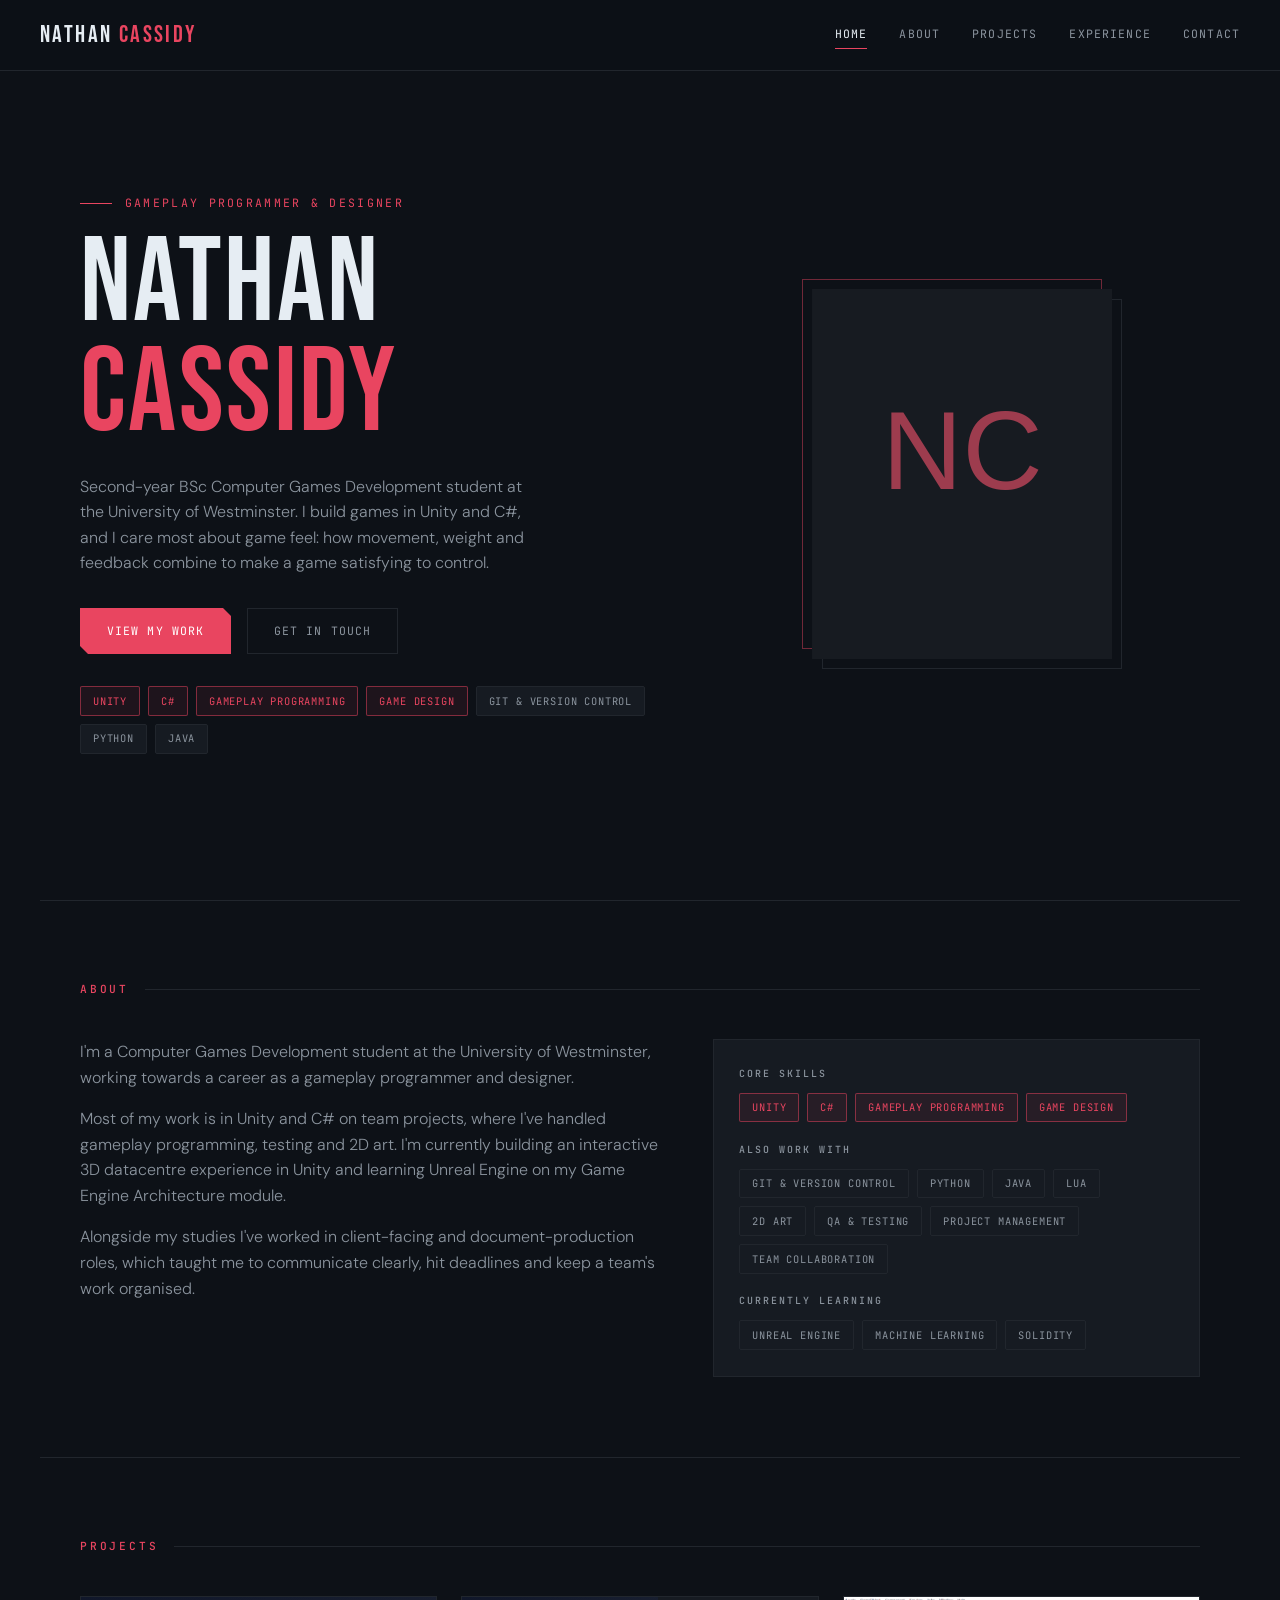
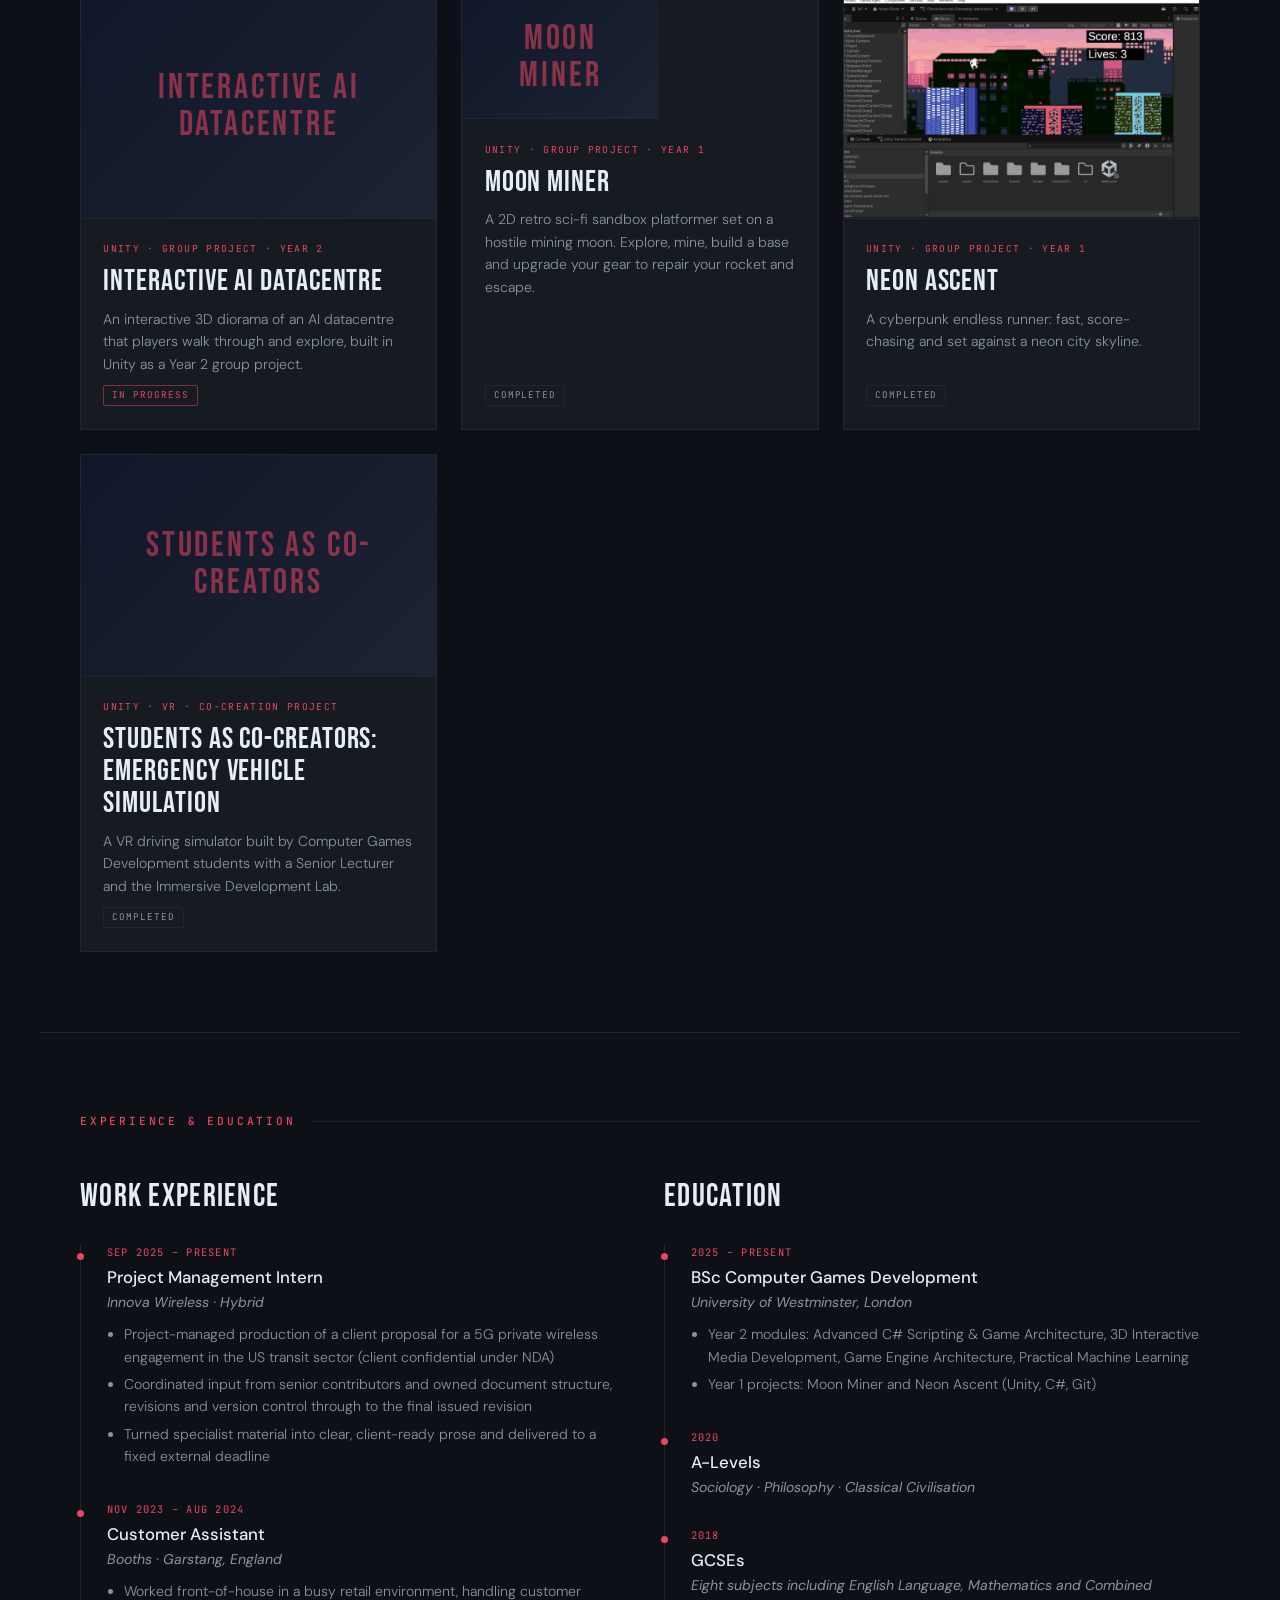
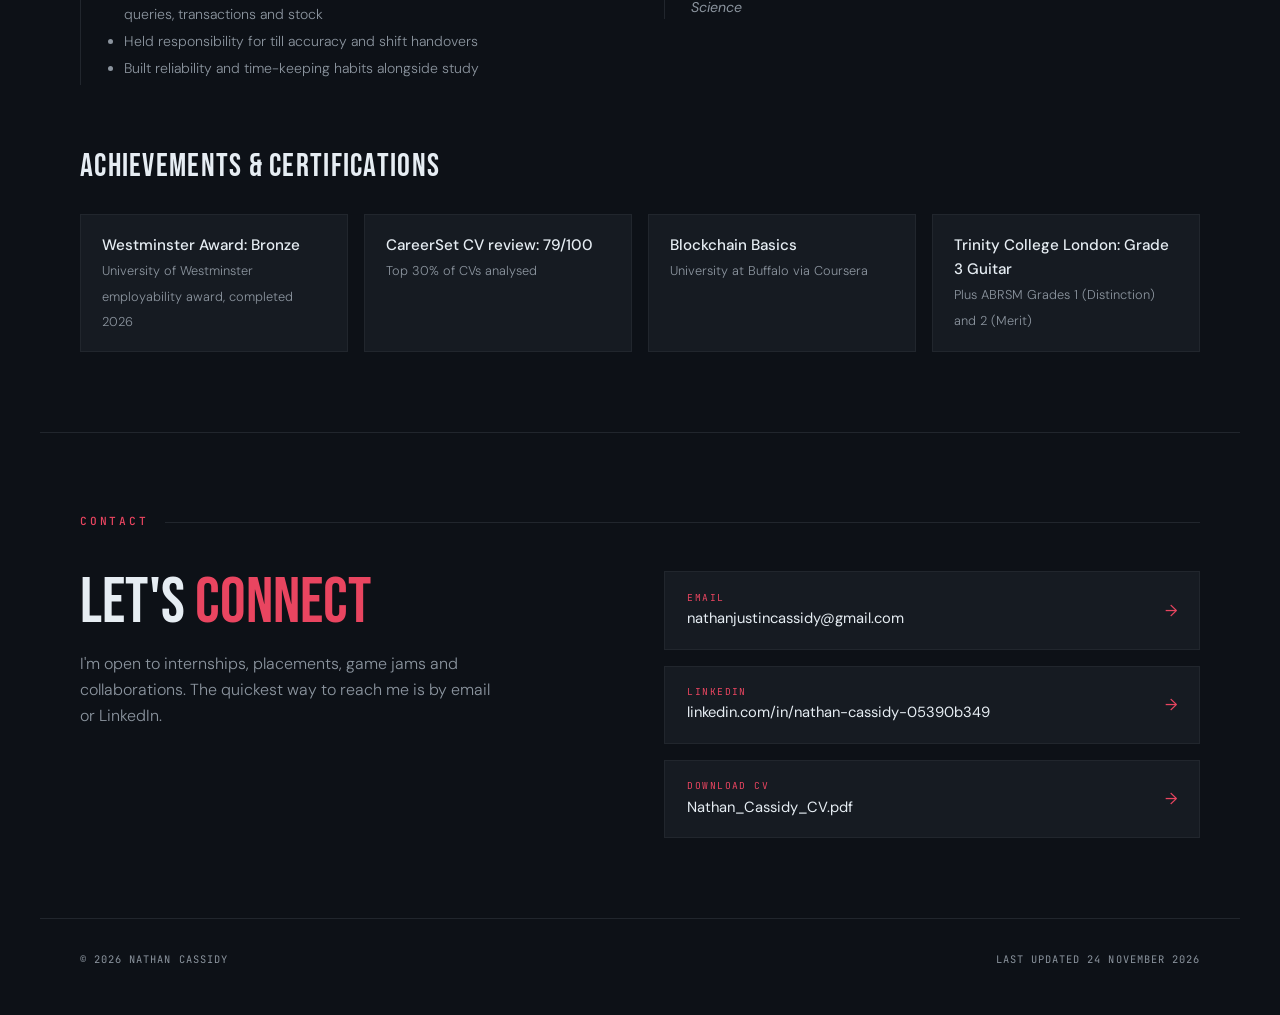
==== index.html @ 75d8aa2c "Initial portfolio site Co-Authored-By: Claude Sonnet 5.5 <noreply@anthropic.com> Claude-Session: htt" ====
<!DOCTYPE html>
<html lang="en">
<head>
  <meta charset="UTF-8">
  <meta name="viewport" content="width=device-width, initial-scale=1">
  <title>Nathan Cassidy | Gameplay Programmer & Designer</title>
  <meta name="description" content="Portfolio of Nathan Cassidy, a Computer Games Development student at the University of Westminster focused on gameplay programming and design in Unity and C#.">
  <meta name="theme-color" content="#0d1117">
  <link rel="preconnect" href="https://fonts.googleapis.com">
  <link rel="preconnect" href="https://fonts.gstatic.com" crossorigin>
  <link href="https://fonts.googleapis.com/css2?family=Bebas+Neue&family=DM+Sans:wght@300;400;500&family=JetBrains+Mono:wght@400;500&display=swap" rel="stylesheet">
  <link rel="stylesheet" href="css/style.css">
</head>
<body>

  <header class="nav" id="nav">
    <a href="#home" class="nav-logo" id="navLogo">Nathan <span>Cassidy</span></a>
    <button class="nav-toggle" id="navToggle" aria-label="Toggle menu" aria-expanded="false">
      <span></span><span></span><span></span>
    </button>
    <nav class="nav-links" id="navLinks">
      <a href="#home">Home</a>
      <a href="#about">About</a>
      <a href="#projects">Projects</a>
      <a href="#experience">Experience</a>
      <a href="#contact">Contact</a>
    </nav>
  </header>

  <main>
    <!-- HOME -->
    <section class="hero" id="home">
      <div class="hero-text">
        <p class="eyebrow" id="heroRole"></p>
        <h1 class="hero-name"><span id="heroFirst"></span><span class="accent" id="heroLast"></span></h1>
        <p class="hero-intro" id="heroIntro"></p>
        <div class="cta">
          <a href="#projects" class="btn btn-primary">View my work</a>
          <a href="#contact" class="btn btn-outline">Get in touch</a>
        </div>
        <div class="chips" id="heroSkills" aria-label="Core skills"></div>
      </div>
      <div class="hero-photo">
        <div class="photo-frame">
          <img id="heroPhoto" alt="Portrait of Nathan Cassidy">
        </div>
      </div>
    </section>

    <!-- ABOUT -->
    <section class="section" id="about">
      <h2 class="section-label">About</h2>
      <div class="about-grid">
        <div class="about-text" id="aboutText"></div>
        <div class="skills-panel">
          <h3>Core skills</h3>
          <div class="chips" id="skillsPrimary"></div>
          <h3>Also work with</h3>
          <div class="chips" id="skillsSecondary"></div>
          <h3>Currently learning</h3>
          <div class="chips" id="skillsLearning"></div>
        </div>
      </div>
    </section>

    <!-- PROJECTS -->
    <section class="section" id="projects">
      <h2 class="section-label">Projects</h2>
      <div class="project-grid" id="projectGrid"></div>
    </section>

    <!-- EXPERIENCE -->
    <section class="section" id="experience">
      <h2 class="section-label">Experience &amp; Education</h2>
      <div class="two-col">
        <div>
          <h3 class="col-title">Work experience</h3>
          <div class="timeline" id="expList"></div>
        </div>
        <div>
          <h3 class="col-title">Education</h3>
          <div class="timeline" id="eduList"></div>
        </div>
      </div>
      <h3 class="col-title achievements-title">Achievements &amp; certifications</h3>
      <div class="achievements" id="achList"></div>
    </section>

    <!-- CONTACT -->
    <section class="section" id="contact">
      <h2 class="section-label">Contact</h2>
      <div class="contact">
        <div>
          <h3 class="contact-head">Let's <span class="accent">connect</span></h3>
          <p class="contact-copy">I'm open to internships, placements, game jams and collaborations. The quickest way to reach me is by email or LinkedIn.</p>
        </div>
        <div class="contact-cards" id="contactCards"></div>
      </div>
    </section>
  </main>

  <footer class="footer">
    <span id="footerName"></span>
    <span id="footerUpdated"></span>
  </footer>

  <!-- Project detail dialog -->
  <dialog class="modal" id="projectModal">
    <button class="modal-close" id="modalClose" aria-label="Close">&times;</button>
    <div id="modalBody"></div>
  </dialog>

  <script src="js/data.js"></script>
  <script src="js/main.js"></script>
</body>
</html>
---- css/style.css ----
:root {
  --bg: #0d1117;
  --bg2: #161b22;
  --bg3: #1c2333;
  --red: #e94560;
  --red-dim: #a32f44;
  --text: #e6edf3;
  --muted: #8b949e;
  --border: #21262d;
  --display: 'Bebas Neue', Impact, sans-serif;
  --body: 'DM Sans', system-ui, sans-serif;
  --mono: 'JetBrains Mono', ui-monospace, monospace;
}

*, *::before, *::after { box-sizing: border-box; margin: 0; padding: 0; }
html { scroll-behavior: smooth; scroll-padding-top: 72px; }
body { background: var(--bg); color: var(--text); font-family: var(--body); line-height: 1.6; overflow-x: hidden; }
a { color: inherit; }
img { max-width: 100%; display: block; }
.accent { color: var(--red); }

/* Nav */
.nav { position: fixed; inset: 0 0 auto 0; z-index: 50; display: flex; justify-content: space-between; align-items: center; padding: 1rem 2.5rem; background: rgba(13,17,23,.88); backdrop-filter: blur(12px); border-bottom: 1px solid var(--border); }
.nav-logo { font-family: var(--display); font-size: 1.5rem; letter-spacing: .1em; text-decoration: none; }
.nav-logo span { color: var(--red); }
.nav-links { display: flex; gap: 2rem; }
.nav-links a { font-family: var(--mono); font-size: .72rem; letter-spacing: .1em; text-transform: uppercase; text-decoration: none; color: var(--muted); padding: .25rem 0; border-bottom: 1px solid transparent; transition: color .2s, border-color .2s; }
.nav-links a:hover, .nav-links a.active { color: var(--text); border-color: var(--red); }
.nav-toggle { display: none; background: none; border: 0; cursor: pointer; padding: .5rem; }
.nav-toggle span { display: block; width: 22px; height: 2px; background: var(--text); margin: 4px 0; }

/* Hero */
.hero { min-height: 100vh; display: grid; grid-template-columns: 1.1fr .9fr; align-items: center; gap: 4rem; padding: 7rem 2.5rem 4rem; max-width: 1200px; margin: 0 auto; }
.eyebrow { font-family: var(--mono); font-size: .72rem; letter-spacing: .2em; text-transform: uppercase; color: var(--red); display: flex; align-items: center; gap: .8rem; margin-bottom: 1rem; }
.eyebrow::before { content: ''; width: 2rem; height: 1px; background: var(--red); }
.hero-name { font-family: var(--display); font-weight: 400; font-size: clamp(4rem, 10vw, 7.5rem); line-height: .92; letter-spacing: .02em; margin-bottom: 1.5rem; }
.hero-name span { display: block; }
.hero-intro { color: var(--muted); font-weight: 300; max-width: 460px; margin-bottom: 2rem; }
.cta { display: flex; flex-wrap: wrap; gap: 1rem; margin-bottom: 2rem; }
.btn { display: inline-block; font-family: var(--mono); font-size: .72rem; letter-spacing: .1em; text-transform: uppercase; text-decoration: none; padding: .8rem 1.6rem; cursor: pointer; border: 1px solid transparent; transition: transform .2s, background .2s, border-color .2s, color .2s; }
.btn:hover { transform: translateY(-2px); }
.btn-primary { background: var(--red); color: #fff; clip-path: polygon(0 0, calc(100% - 8px) 0, 100% 8px, 100% 100%, 8px 100%, 0 calc(100% - 8px)); }
.btn-primary:hover { background: var(--red-dim); }
.btn-outline { color: var(--muted); border-color: var(--border); }
.btn-outline:hover { color: var(--text); border-color: var(--muted); }

.chips { display: flex; flex-wrap: wrap; gap: .5rem; }
.chip { font-family: var(--mono); font-size: .65rem; letter-spacing: .08em; text-transform: uppercase; padding: .35rem .75rem; border: 1px solid var(--border); border-radius: 2px; color: var(--muted); background: var(--bg2); }
.chip.hot { border-color: rgba(233,69,96,.5); color: var(--red); background: rgba(233,69,96,.08); }

.hero-photo { display: flex; justify-content: center; }
.photo-frame { position: relative; width: min(300px, 70vw); aspect-ratio: 13 / 16; }
.photo-frame::before, .photo-frame::after { content: ''; position: absolute; inset: 0; border: 1px solid; pointer-events: none; }
.photo-frame::before { transform: translate(-10px, -10px); border-color: rgba(233,69,96,.45); }
.photo-frame::after { transform: translate(10px, 10px); border-color: var(--border); }
.photo-frame img { position: relative; z-index: 1; width: 100%; height: 100%; object-fit: cover; background: var(--bg2); filter: grayscale(15%); }

/* Sections */
.section { max-width: 1200px; margin: 0 auto; padding: 5rem 2.5rem; border-top: 1px solid var(--border); }
.section-label { font-family: var(--mono); font-weight: 500; font-size: .7rem; letter-spacing: .25em; text-transform: uppercase; color: var(--red); display: flex; align-items: center; gap: 1rem; margin-bottom: 2.5rem; }
.section-label::after { content: ''; flex: 1; height: 1px; background: var(--border); }

.about-grid { display: grid; grid-template-columns: 1.2fr 1fr; gap: 3rem; }
.about-text p { color: var(--muted); font-weight: 300; margin-bottom: 1rem; }
.skills-panel { background: var(--bg2); border: 1px solid var(--border); padding: 1.6rem; }
.skills-panel h3 { font-family: var(--mono); font-weight: 500; font-size: .62rem; letter-spacing: .2em; text-transform: uppercase; color: var(--muted); margin: 1.2rem 0 .7rem; }
.skills-panel h3:first-child { margin-top: 0; }

/* Projects */
.project-grid { display: grid; grid-template-columns: repeat(auto-fill, minmax(300px, 1fr)); gap: 1.5rem; }
.card { background: var(--bg2); border: 1px solid var(--border); display: flex; flex-direction: column; cursor: pointer; text-align: left; color: inherit; font: inherit; padding: 0; transition: border-color .25s, transform .2s; }
.card:hover, .card:focus-visible { border-color: var(--red); transform: translateY(-3px); outline: none; }
.card-media { aspect-ratio: 16 / 10; background: linear-gradient(135deg, #10172a, #1c2333); display: flex; align-items: center; justify-content: center; overflow: hidden; border-bottom: 1px solid var(--border); }
.card-media img { width: 100%; height: 100%; object-fit: cover; }
.card-media .ph { font-family: var(--display); font-size: 2.2rem; letter-spacing: .08em; color: rgba(233,69,96,.55); padding: 1rem; text-align: center; line-height: 1.05; }
.card-body { padding: 1.4rem; display: flex; flex-direction: column; gap: .6rem; flex: 1; }
.card-meta { font-family: var(--mono); font-size: .6rem; letter-spacing: .14em; text-transform: uppercase; color: var(--red); }
.card-title { font-family: var(--display); font-weight: 400; font-size: 1.9rem; line-height: 1.05; letter-spacing: .03em; }
.card-sum { color: var(--muted); font-size: .88rem; font-weight: 300; flex: 1; }
.status { display: inline-block; font-family: var(--mono); font-size: .58rem; letter-spacing: .1em; text-transform: uppercase; padding: .15rem .5rem; border: 1px solid var(--border); color: var(--muted); border-radius: 2px; align-self: flex-start; }
.status.live { border-color: rgba(233,69,96,.5); color: var(--red); }

/* Timeline */
.two-col { display: grid; grid-template-columns: 1fr 1fr; gap: 3rem; }
.col-title { font-family: var(--display); font-weight: 400; font-size: 2rem; letter-spacing: .04em; margin-bottom: 1.4rem; }
.timeline { border-left: 1px solid var(--border); padding-left: 1.6rem; display: flex; flex-direction: column; gap: 1.8rem; }
.tl-item { position: relative; }
.tl-item::before { content: ''; position: absolute; left: calc(-1.6rem - 4px); top: .55rem; width: 7px; height: 7px; background: var(--red); border-radius: 50%; }
.tl-dates { font-family: var(--mono); font-size: .65rem; letter-spacing: .12em; text-transform: uppercase; color: var(--red); }
.tl-title { font-weight: 500; font-size: 1.05rem; margin-top: .2rem; }
.tl-org { color: var(--muted); font-size: .88rem; font-style: italic; }
.tl-item ul { margin-top: .6rem; padding-left: 1.1rem; color: var(--muted); font-weight: 300; font-size: .88rem; }
.tl-item li { margin-bottom: .3rem; }
.achievements-title { margin-top: 3.5rem; }
.achievements { display: grid; grid-template-columns: repeat(auto-fill, minmax(250px, 1fr)); gap: 1rem; }
.ach { background: var(--bg2); border: 1px solid var(--border); padding: 1.1rem 1.3rem; text-decoration: none; display: block; transition: border-color .2s; }
a.ach:hover { border-color: var(--red); }
.ach strong { display: block; font-weight: 500; font-size: .95rem; }
.ach span { color: var(--muted); font-size: .8rem; font-weight: 300; }

/* Contact */
.contact { display: grid; grid-template-columns: 1fr 1fr; gap: 3rem; align-items: start; }
.contact-head { font-family: var(--display); font-weight: 400; font-size: clamp(2.8rem, 6vw, 4rem); line-height: 1; margin-bottom: 1rem; }
.contact-copy { color: var(--muted); font-weight: 300; max-width: 420px; }
.contact-cards { display: flex; flex-direction: column; gap: 1rem; }
.c-card { display: flex; justify-content: space-between; align-items: center; gap: 1rem; background: var(--bg2); border: 1px solid var(--border); padding: 1.1rem 1.4rem; text-decoration: none; transition: border-color .2s, transform .2s; }
.c-card:hover { border-color: var(--red); transform: translateX(4px); }
.c-label { font-family: var(--mono); font-size: .6rem; letter-spacing: .15em; text-transform: uppercase; color: var(--red); display: block; }
.c-value { font-size: .92rem; word-break: break-all; }

.footer { display: flex; justify-content: space-between; flex-wrap: wrap; gap: .5rem; max-width: 1200px; margin: 0 auto; padding: 2rem 2.5rem 3rem; border-top: 1px solid var(--border); font-family: var(--mono); font-size: .65rem; letter-spacing: .1em; text-transform: uppercase; color: var(--muted); }

/* Modal */
.modal { background: var(--bg2); color: var(--text); border: 1px solid var(--red); width: min(760px, calc(100vw - 2rem)); max-height: calc(100vh - 3rem); overflow-y: auto; padding: 0; margin: auto; }
.modal::backdrop { background: rgba(0,0,0,.72); }
.modal-close { position: absolute; top: .6rem; right: .9rem; z-index: 2; background: rgba(13,17,23,.8); border: 1px solid var(--border); color: var(--text); width: 2.2rem; height: 2.2rem; font-size: 1.4rem; cursor: pointer; line-height: 1; }
.modal-close:hover { border-color: var(--red); color: var(--red); }
.m-media { width: 100%; max-height: 360px; object-fit: cover; border-bottom: 1px solid var(--border); }
.m-body { padding: 2rem; }
.m-body h3 { font-family: var(--display); font-weight: 400; font-size: 2.6rem; line-height: 1; margin: .4rem 0 1rem; }
.m-body p { color: var(--muted); font-weight: 300; margin-bottom: .9rem; }
.m-body h4 { font-family: var(--mono); font-weight: 500; font-size: .65rem; letter-spacing: .2em; text-transform: uppercase; color: var(--red); margin: 1.4rem 0 .6rem; }
.m-body ul { padding-left: 1.1rem; color: var(--muted); font-weight: 300; }
.m-body li { margin-bottom: .3rem; }
.m-links { display: flex; flex-wrap: wrap; gap: .8rem; margin-top: 1.4rem; }

/* Reveal */
.reveal { opacity: 0; transform: translateY(18px); transition: opacity .6s ease, transform .6s ease; }
.reveal.in { opacity: 1; transform: none; }
@media (prefers-reduced-motion: reduce) {
  html { scroll-behavior: auto; }
  .reveal { opacity: 1; transform: none; transition: none; }
  * { transition: none !important; }
}

/* Responsive */
@media (max-width: 860px) {
  .nav { padding: .9rem 1.2rem; }
  .nav-toggle { display: block; }
  .nav-links { position: absolute; top: 100%; left: 0; right: 0; flex-direction: column; gap: 0; background: var(--bg); border-bottom: 1px solid var(--border); max-height: 0; overflow: hidden; transition: max-height .3s; }
  .nav-links.open { max-height: 320px; }
  .nav-links a { padding: 1rem 1.2rem; border-bottom: 1px solid var(--border); }
  .hero, .about-grid, .two-col, .contact { grid-template-columns: 1fr; }
  .hero { padding: 6rem 1.2rem 3rem; gap: 3rem; min-height: auto; }
  .hero-photo { order: -1; }
  .section { padding: 3.5rem 1.2rem; }
  .footer { padding: 1.5rem 1.2rem 2.5rem; }
}
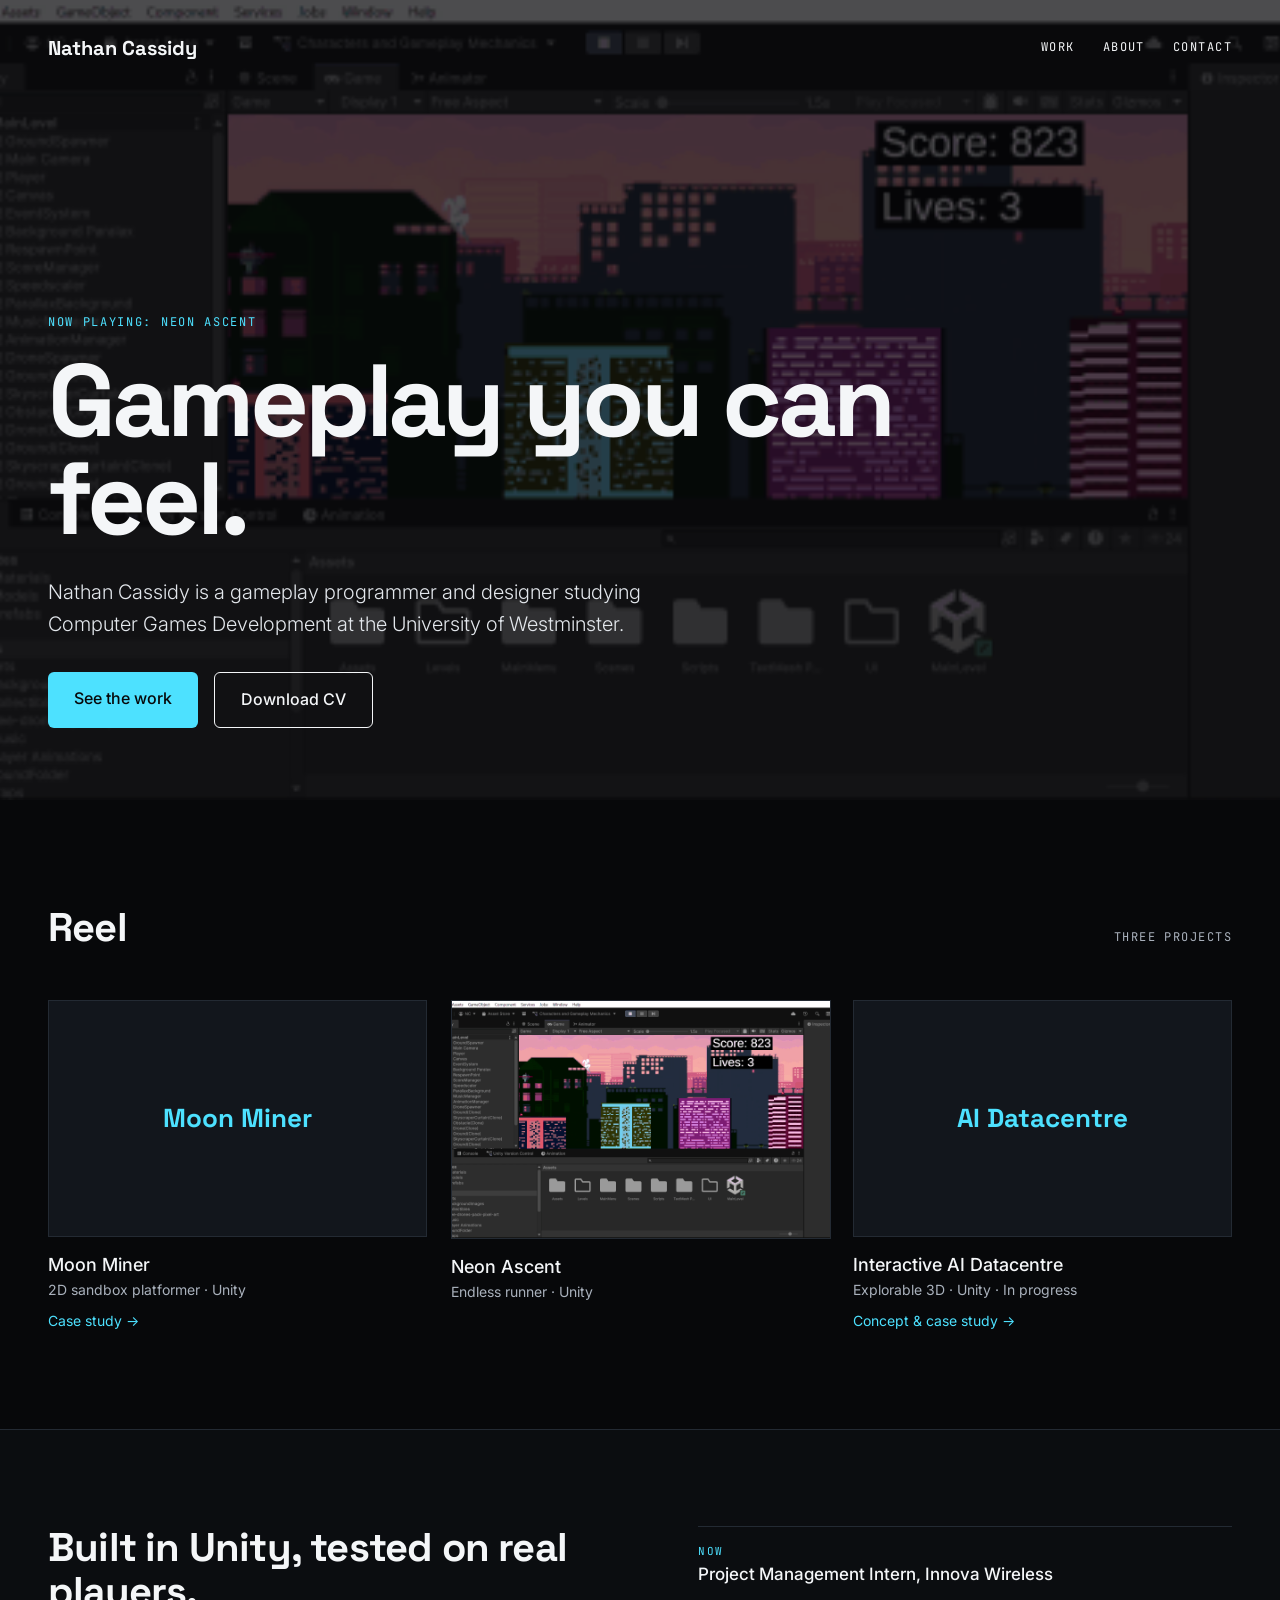
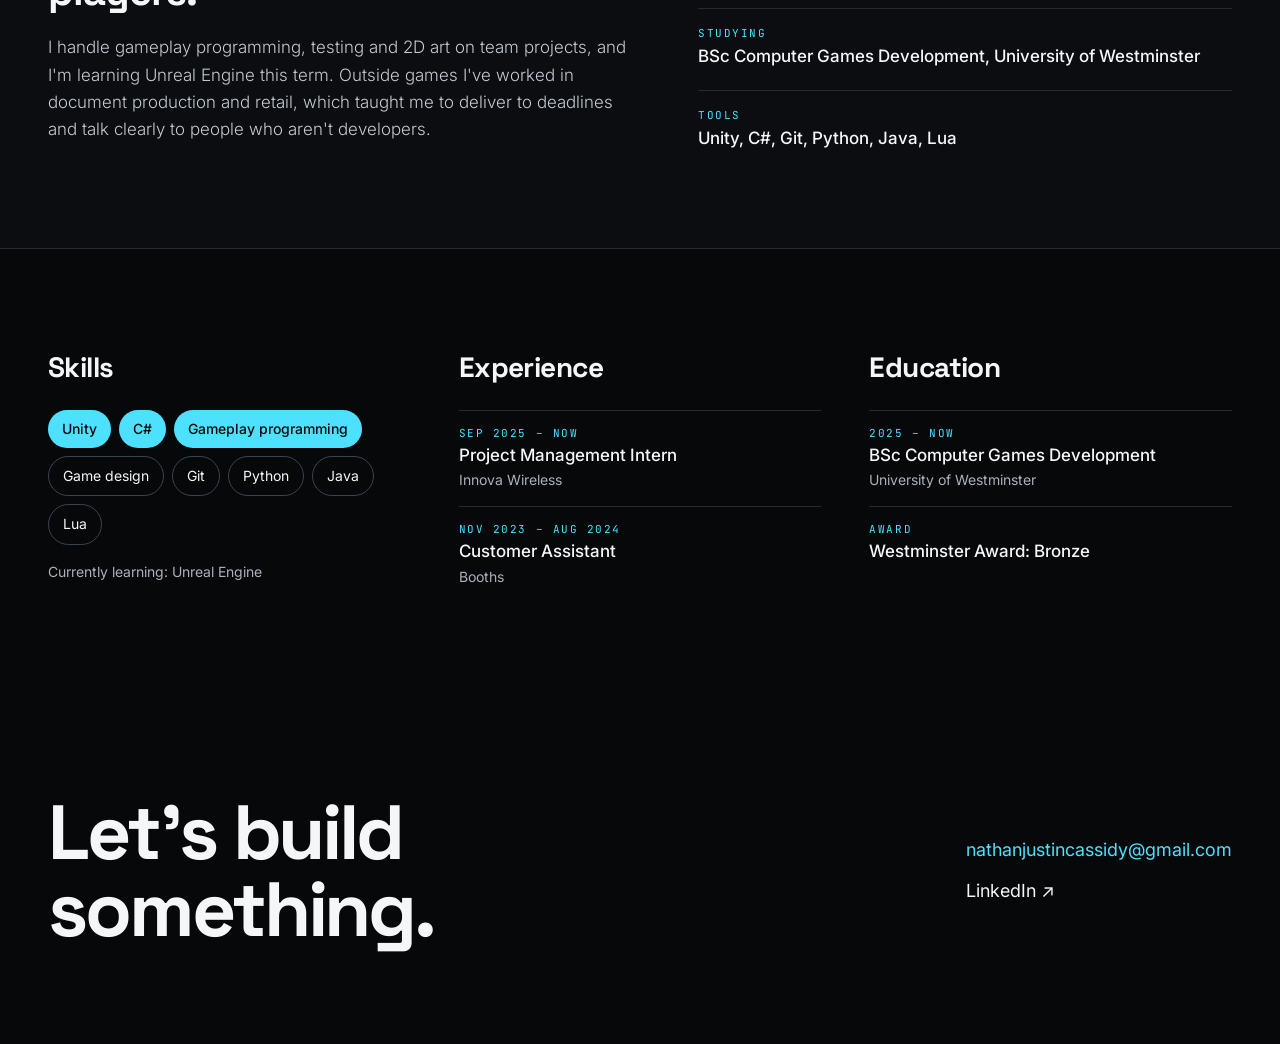
==== commit a07c1183: "Redesign portfolio with Showreel layout and project case studies Co-Authored-By: Claude Sonnet 5.5 <" ====
--- a/index.html
+++ b/index.html
@@ -1,116 +1,152 @@
-<!DOCTYPE html>
+<!doctype html>
 <html lang="en">
 <head>
-  <meta charset="UTF-8">
-  <meta name="viewport" content="width=device-width, initial-scale=1">
-  <title>Nathan Cassidy | Gameplay Programmer & Designer</title>
-  <meta name="description" content="Portfolio of Nathan Cassidy, a Computer Games Development student at the University of Westminster focused on gameplay programming and design in Unity and C#.">
-  <meta name="theme-color" content="#0d1117">
-  <link rel="preconnect" href="https://fonts.googleapis.com">
-  <link rel="preconnect" href="https://fonts.gstatic.com" crossorigin>
-  <link href="https://fonts.googleapis.com/css2?family=Bebas+Neue&family=DM+Sans:wght@300;400;500&family=JetBrains+Mono:wght@400;500&display=swap" rel="stylesheet">
-  <link rel="stylesheet" href="css/style.css">
+<meta charset="utf-8">
+<meta name="viewport" content="width=device-width,initial-scale=1">
+<title>Concept C: Showreel</title>
+
+<link rel="preconnect" href="https://fonts.googleapis.com">
+<link href="https://fonts.googleapis.com/css2?family=Space+Grotesk:wght@500;700&family=Inter:wght@300;400;500&family=JetBrains+Mono:wght@400;500&display=swap" rel="stylesheet">
+<style>
+body{margin:0;background:#07080A}
+a{color:inherit;text-decoration:none}a:hover{color:#FFFFFF}
+</style>
+
+<style>html{scroll-behavior:smooth}</style>
 </head>
 <body>
 
-  <header class="nav" id="nav">
-    <a href="#home" class="nav-logo" id="navLogo">Nathan <span>Cassidy</span></a>
-    <button class="nav-toggle" id="navToggle" aria-label="Toggle menu" aria-expanded="false">
-      <span></span><span></span><span></span>
-    </button>
-    <nav class="nav-links" id="navLinks">
-      <a href="#home">Home</a>
-      <a href="#about">About</a>
-      <a href="#projects">Projects</a>
-      <a href="#experience">Experience</a>
-      <a href="#contact">Contact</a>
-    </nav>
-  </header>
+<div style="--accent: #4DE1FF; background:#07080A; color:#F4F6F8; font-family:'Inter',system-ui,sans-serif; line-height:1.6; min-height:100%;">
 
-  <main>
-    <!-- HOME -->
-    <section class="hero" id="home">
-      <div class="hero-text">
-        <p class="eyebrow" id="heroRole"></p>
-        <h1 class="hero-name"><span id="heroFirst"></span><span class="accent" id="heroLast"></span></h1>
-        <p class="hero-intro" id="heroIntro"></p>
-        <div class="cta">
-          <a href="#projects" class="btn btn-primary">View my work</a>
-          <a href="#contact" class="btn btn-outline">Get in touch</a>
-        </div>
-        <div class="chips" id="heroSkills" aria-label="Core skills"></div>
-      </div>
-      <div class="hero-photo">
-        <div class="photo-frame">
-          <img id="heroPhoto" alt="Portrait of Nathan Cassidy">
+  <!-- Full-bleed reel hero -->
+  <section style="position:relative; height:800px; overflow:hidden;">
+    <img src="assets/neon-ascent.gif" alt="Neon Ascent gameplay: a runner crossing neon city rooftops" style="position:absolute; inset:0; width:100%; height:100%; object-fit:cover; display:block;">
+    <div style="position:absolute; inset:0; background:rgba(7,8,10,0.72);"></div>
+    <div style="position:relative; z-index:1; height:100%; max-width:1280px; margin:0 auto; padding:0 48px; box-sizing:border-box; display:flex; flex-direction:column; justify-content:space-between;">
+      <header style="display:flex; flex-wrap:wrap; justify-content:space-between; align-items:center; gap:16px; padding-top:32px;">
+        <span style="font-family:'Space Grotesk',sans-serif; font-weight:700; font-size:20px;">Nathan Cassidy</span>
+        <nav style="display:flex; flex-wrap:wrap; gap:28px; font-family:'JetBrains Mono',monospace; font-size:12px; letter-spacing:0.12em; text-transform:uppercase;">
+          <a href="#work">Work</a>
+          <a href="#about">About</a>
+          <a href="#contact">Contact</a>
+        </nav>
+      </header>
+      <div style="padding-bottom:72px;">
+        <div style="font-family:'JetBrains Mono',monospace; font-size:12px; letter-spacing:0.14em; text-transform:uppercase; color:var(--accent); margin-bottom:20px;">Now playing: Neon Ascent</div>
+        <h1 style="font-family:'Space Grotesk',sans-serif; font-weight:700; font-size:clamp(44px,8vw,112px); line-height:0.96; letter-spacing:-0.04em; margin:0 0 28px; max-width:1000px;">Gameplay you can feel.</h1>
+        <p style="font-size:20px; font-weight:300; max-width:600px; margin:0 0 32px; color:#E3E7EC;">Nathan Cassidy is a gameplay programmer and designer studying Computer Games Development at the University of Westminster.</p>
+        <div style="display:flex; flex-wrap:wrap; gap:16px;">
+          <a href="#work" style="background:var(--accent); color:#07080A; font-weight:500; padding:14px 26px; border-radius:6px;">See the work</a>
+          <a href="assets/Nathan_Cassidy_CV.pdf" style="border:1px solid #F4F6F8; font-weight:500; padding:14px 26px; border-radius:6px;">Download CV</a>
         </div>
       </div>
-    </section>
+    </div>
+  </section>
 
-    <!-- ABOUT -->
-    <section class="section" id="about">
-      <h2 class="section-label">About</h2>
-      <div class="about-grid">
-        <div class="about-text" id="aboutText"></div>
-        <div class="skills-panel">
-          <h3>Core skills</h3>
-          <div class="chips" id="skillsPrimary"></div>
-          <h3>Also work with</h3>
-          <div class="chips" id="skillsSecondary"></div>
-          <h3>Currently learning</h3>
-          <div class="chips" id="skillsLearning"></div>
+  <!-- Work row -->
+  <section id="work" style="max-width:1280px; margin:0 auto; padding:96px 48px; box-sizing:border-box;">
+    <div style="display:flex; flex-wrap:wrap; justify-content:space-between; align-items:baseline; gap:16px; margin-bottom:40px;">
+      <h2 style="font-family:'Space Grotesk',sans-serif; font-weight:700; font-size:40px; letter-spacing:-0.02em; margin:0;">Reel</h2>
+      <div style="font-family:'JetBrains Mono',monospace; font-size:12px; letter-spacing:0.12em; text-transform:uppercase; color:#A9B1BC;">Three projects</div>
+    </div>
+    <div style="display:flex; flex-wrap:wrap; gap:24px;">
+      <div style="flex:1 1 260px; min-width:0;">
+        <div style="aspect-ratio:16/10; background:#12161C; border:1px solid #232A33; display:flex; align-items:center; justify-content:center; font-family:'Space Grotesk',sans-serif; font-weight:700; font-size:26px; color:var(--accent); text-align:center; padding:0 16px; box-sizing:border-box;">Moon Miner</div>
+        <div style="font-size:18px; font-weight:500; margin-top:14px;">Moon Miner</div>
+        <div style="font-size:14px; color:#A9B1BC;">2D sandbox platformer · Unity</div>
+        <a href="moon-miner.html" style="display:inline-block; margin-top:8px; font-size:14px; color:var(--accent);">Case study →</a>
+      </div>
+      <div style="flex:1 1 260px; min-width:0;">
+        <img src="assets/neon-ascent.gif" alt="Neon Ascent gameplay" style="width:100%; aspect-ratio:16/10; object-fit:cover; display:block; border:1px solid #232A33;">
+        <div style="font-size:18px; font-weight:500; margin-top:14px;">Neon Ascent</div>
+        <div style="font-size:14px; color:#A9B1BC;">Endless runner · Unity</div>
+      </div>
+      <div style="flex:1 1 260px; min-width:0;">
+        <div style="aspect-ratio:16/10; background:#12161C; border:1px solid #232A33; display:flex; align-items:center; justify-content:center; font-family:'Space Grotesk',sans-serif; font-weight:700; font-size:26px; color:var(--accent); text-align:center; padding:0 16px; box-sizing:border-box;">AI Datacentre</div>
+        <div style="font-size:18px; font-weight:500; margin-top:14px;">Interactive AI Datacentre</div>
+        <div style="font-size:14px; color:#A9B1BC;">Explorable 3D · Unity · In progress</div>
+        <a href="datacentre.html" style="display:inline-block; margin-top:8px; font-size:14px; color:var(--accent);">Concept &amp; case study →</a>
+      </div>
+    </div>
+  </section>
+
+  <!-- About -->
+  <section id="about" style="border-top:1px solid #232A33; border-bottom:1px solid #232A33; background:#0B0D10;">
+    <div style="max-width:1280px; margin:0 auto; padding:96px 48px; box-sizing:border-box; display:flex; flex-wrap:wrap; gap:56px;">
+      <div style="flex:1 1 420px; min-width:0;">
+        <h2 style="font-family:'Space Grotesk',sans-serif; font-weight:700; font-size:40px; line-height:1.1; letter-spacing:-0.02em; margin:0 0 20px;">Built in Unity, tested on real players.</h2>
+        <p style="font-size:17px; font-weight:300; color:#C3CAD3; margin:0;">I handle gameplay programming, testing and 2D art on team projects, and I'm learning Unreal Engine this term. Outside games I've worked in document production and retail, which taught me to deliver to deadlines and talk clearly to people who aren't developers.</p>
+      </div>
+      <div style="flex:1 1 360px; min-width:0; display:flex; flex-direction:column; gap:20px;">
+        <div style="border-top:1px solid #232A33; padding-top:16px;">
+          <div style="font-family:'JetBrains Mono',monospace; font-size:11px; letter-spacing:0.14em; text-transform:uppercase; color:var(--accent);">Now</div>
+          <div style="font-size:17px; font-weight:500;">Project Management Intern, Innova Wireless</div>
+        </div>
+        <div style="border-top:1px solid #232A33; padding-top:16px;">
+          <div style="font-family:'JetBrains Mono',monospace; font-size:11px; letter-spacing:0.14em; text-transform:uppercase; color:var(--accent);">Studying</div>
+          <div style="font-size:17px; font-weight:500;">BSc Computer Games Development, University of Westminster</div>
+        </div>
+        <div style="border-top:1px solid #232A33; padding-top:16px;">
+          <div style="font-family:'JetBrains Mono',monospace; font-size:11px; letter-spacing:0.14em; text-transform:uppercase; color:var(--accent);">Tools</div>
+          <div style="font-size:17px; font-weight:500;">Unity, C#, Git, Python, Java, Lua</div>
         </div>
       </div>
-    </section>
+    </div>
+  </section>
 
-    <!-- PROJECTS -->
-    <section class="section" id="projects">
-      <h2 class="section-label">Projects</h2>
-      <div class="project-grid" id="projectGrid"></div>
-    </section>
+  <!-- Skills, experience, education -->
+  <section style="max-width:1280px; margin:0 auto; padding:96px 48px; box-sizing:border-box; display:flex; flex-wrap:wrap; gap:48px;">
+    <div style="flex:1 1 300px; min-width:0;">
+      <h2 style="font-family:'Space Grotesk',sans-serif; font-weight:700; font-size:28px; letter-spacing:-0.02em; margin:0 0 20px;">Skills</h2>
+      <div style="display:flex; flex-wrap:wrap; gap:8px;">
+        <span style="padding:8px 14px; border-radius:999px; background:var(--accent); color:#07080A; font-size:14px; font-weight:500;">Unity</span>
+        <span style="padding:8px 14px; border-radius:999px; background:var(--accent); color:#07080A; font-size:14px; font-weight:500;">C#</span>
+        <span style="padding:8px 14px; border-radius:999px; background:var(--accent); color:#07080A; font-size:14px; font-weight:500;">Gameplay programming</span>
+        <span style="padding:8px 14px; border-radius:999px; border:1px solid #3A4450; font-size:14px;">Game design</span>
+        <span style="padding:8px 14px; border-radius:999px; border:1px solid #3A4450; font-size:14px;">Git</span>
+        <span style="padding:8px 14px; border-radius:999px; border:1px solid #3A4450; font-size:14px;">Python</span>
+        <span style="padding:8px 14px; border-radius:999px; border:1px solid #3A4450; font-size:14px;">Java</span>
+        <span style="padding:8px 14px; border-radius:999px; border:1px solid #3A4450; font-size:14px;">Lua</span>
+      </div>
+      <div style="font-size:14px; color:#A9B1BC; margin-top:16px;">Currently learning: Unreal Engine</div>
+    </div>
+    <div style="flex:1 1 300px; min-width:0;">
+      <h2 style="font-family:'Space Grotesk',sans-serif; font-weight:700; font-size:28px; letter-spacing:-0.02em; margin:0 0 20px;">Experience</h2>
+      <div style="border-top:1px solid #232A33; padding:14px 0;">
+        <div style="font-family:'JetBrains Mono',monospace; font-size:11px; letter-spacing:0.14em; text-transform:uppercase; color:var(--accent);">Sep 2025 – now</div>
+        <div style="font-size:17px; font-weight:500;">Project Management Intern</div>
+        <div style="font-size:14px; color:#A9B1BC;">Innova Wireless</div>
+      </div>
+      <div style="border-top:1px solid #232A33; padding:14px 0;">
+        <div style="font-family:'JetBrains Mono',monospace; font-size:11px; letter-spacing:0.14em; text-transform:uppercase; color:var(--accent);">Nov 2023 – Aug 2024</div>
+        <div style="font-size:17px; font-weight:500;">Customer Assistant</div>
+        <div style="font-size:14px; color:#A9B1BC;">Booths</div>
+      </div>
+    </div>
+    <div style="flex:1 1 300px; min-width:0;">
+      <h2 style="font-family:'Space Grotesk',sans-serif; font-weight:700; font-size:28px; letter-spacing:-0.02em; margin:0 0 20px;">Education</h2>
+      <div style="border-top:1px solid #232A33; padding:14px 0;">
+        <div style="font-family:'JetBrains Mono',monospace; font-size:11px; letter-spacing:0.14em; text-transform:uppercase; color:var(--accent);">2025 – now</div>
+        <div style="font-size:17px; font-weight:500;">BSc Computer Games Development</div>
+        <div style="font-size:14px; color:#A9B1BC;">University of Westminster</div>
+      </div>
+      <div style="border-top:1px solid #232A33; padding:14px 0;">
+        <div style="font-family:'JetBrains Mono',monospace; font-size:11px; letter-spacing:0.14em; text-transform:uppercase; color:var(--accent);">Award</div>
+        <div style="font-size:17px; font-weight:500;">Westminster Award: Bronze</div>
+      </div>
+    </div>
+  </section>
 
-    <!-- EXPERIENCE -->
-    <section class="section" id="experience">
-      <h2 class="section-label">Experience &amp; Education</h2>
-      <div class="two-col">
-        <div>
-          <h3 class="col-title">Work experience</h3>
-          <div class="timeline" id="expList"></div>
-        </div>
-        <div>
-          <h3 class="col-title">Education</h3>
-          <div class="timeline" id="eduList"></div>
-        </div>
-      </div>
-      <h3 class="col-title achievements-title">Achievements &amp; certifications</h3>
-      <div class="achievements" id="achList"></div>
-    </section>
+  <!-- Contact -->
+  <section id="contact" style="max-width:1280px; margin:0 auto; padding:96px 48px; box-sizing:border-box; display:flex; flex-wrap:wrap; justify-content:space-between; align-items:center; gap:32px;">
+    <h2 style="font-family:'Space Grotesk',sans-serif; font-weight:700; font-size:clamp(36px,6vw,80px); line-height:1; letter-spacing:-0.04em; margin:0;">Let's build<br>something.</h2>
+    <div style="display:flex; flex-direction:column; gap:12px; font-size:18px;">
+      <a href="mailto:nathanjustincassidy@gmail.com" style="color:var(--accent); word-break:break-all;">nathanjustincassidy@gmail.com</a>
+      <a href="https://www.linkedin.com/in/nathan-cassidy-05390b349/">LinkedIn ↗</a>
+    </div>
+  </section>
 
-    <!-- CONTACT -->
-    <section class="section" id="contact">
-      <h2 class="section-label">Contact</h2>
-      <div class="contact">
-        <div>
-          <h3 class="contact-head">Let's <span class="accent">connect</span></h3>
-          <p class="contact-copy">I'm open to internships, placements, game jams and collaborations. The quickest way to reach me is by email or LinkedIn.</p>
-        </div>
-        <div class="contact-cards" id="contactCards"></div>
-      </div>
-    </section>
-  </main>
+</div>
 
-  <footer class="footer">
-    <span id="footerName"></span>
-    <span id="footerUpdated"></span>
-  </footer>
-
-  <!-- Project detail dialog -->
-  <dialog class="modal" id="projectModal">
-    <button class="modal-close" id="modalClose" aria-label="Close">&times;</button>
-    <div id="modalBody"></div>
-  </dialog>
-
-  <script src="js/data.js"></script>
-  <script src="js/main.js"></script>
 </body>
 </html>
